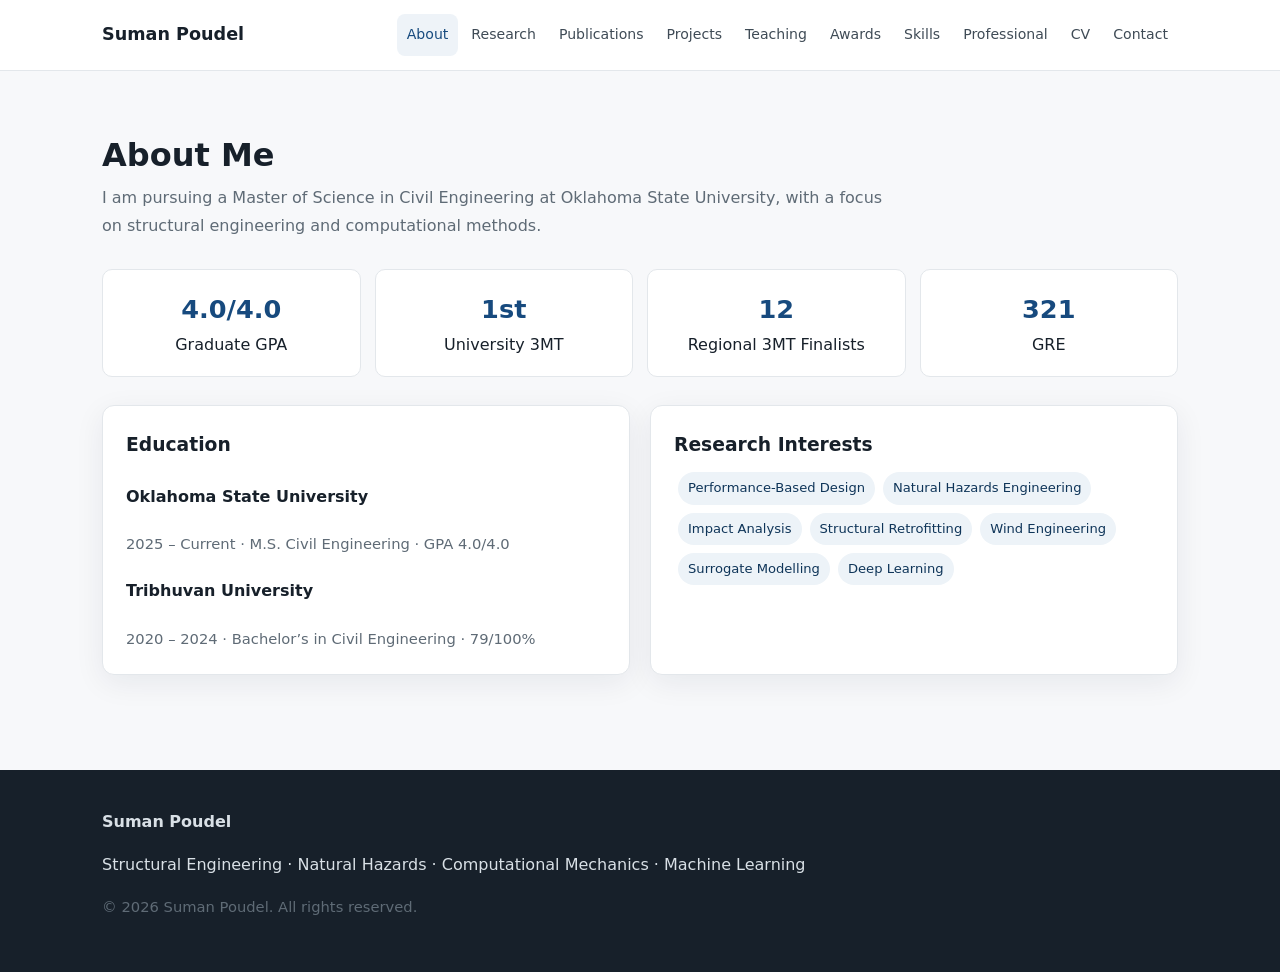
==== about.html @ 36fb74b4 "Add files via upload" ====
<!DOCTYPE html><html lang="en"><head><meta charset="UTF-8"><meta name="viewport" content="width=device-width,initial-scale=1.0"><meta name="description" content="Academic website of Suman Poudel"><title>About | Suman Poudel</title><link rel="stylesheet" href="style.css"></head><body><nav class="nav"><div class="nav-inner"><a class="brand" href="index.html">Suman Poudel</a><button class="menu-toggle" aria-label="Open navigation" onclick="toggleMenu()">☰</button><div class="menu" id="menu">
<a href="about.html" class="active">About</a><a href="research.html">Research</a><a href="publications.html">Publications</a><a href="projects.html">Projects</a><a href="teaching.html">Teaching</a><a href="awards.html">Awards</a><a href="skills.html">Skills</a><a href="professional.html">Professional</a><a href="cv.html">CV</a><a href="contact.html">Contact</a>
</div></div></nav><main><section><div class="container"><h1 class="section-title">About Me</h1><p class="section-intro">I am pursuing a Master of Science in Civil Engineering at Oklahoma State University, with a focus on structural engineering and computational methods.</p><div class="stats"><div class="stat"><span class="num">4.0/4.0</span>Graduate GPA</div><div class="stat"><span class="num">1st</span>University 3MT</div><div class="stat"><span class="num">12</span>Regional 3MT Finalists</div><div class="stat"><span class="num">321</span>GRE</div></div><div class="grid"><div class="card"><h3>Education</h3><h4>Oklahoma State University</h4><div class="meta">2025 – Current · M.S. Civil Engineering · GPA 4.0/4.0</div><h4>Tribhuvan University</h4><div class="meta">2020 – 2024 · Bachelor’s in Civil Engineering · 79/100%</div></div><div class="card"><h3>Research Interests</h3><span class="tag">Performance-Based Design</span><span class="tag">Natural Hazards Engineering</span><span class="tag">Impact Analysis</span><span class="tag">Structural Retrofitting</span><span class="tag">Wind Engineering</span><span class="tag">Surrogate Modelling</span><span class="tag">Deep Learning</span></div></div></div></section></main><footer><div class="container"><strong>Suman Poudel</strong><p>Structural Engineering · Natural Hazards · Computational Mechanics · Machine Learning</p><p class="small">© <span id="year"></span> Suman Poudel. All rights reserved.</p></div></footer><script>function toggleMenu(){document.getElementById("menu").classList.toggle("open")}document.querySelectorAll(".menu a").forEach(a=>a.addEventListener("click",()=>document.getElementById("menu").classList.remove("open")));document.getElementById("year").textContent=new Date().getFullYear();</script></body></html>
---- style.css ----
:root{--bg:#f7f8fa;--surface:#fff;--text:#17202a;--muted:#5f6b76;--accent:#174a7e;--accent2:#0f3559;--border:#e3e7eb;--max:1120px;--shadow:0 8px 30px rgba(20,35,50,.07)}
*{box-sizing:border-box;scroll-behavior:smooth}body{margin:0;font-family:Inter,system-ui,-apple-system,"Segoe UI",sans-serif;color:var(--text);background:var(--bg);line-height:1.7}a{color:var(--accent);text-decoration:none}a:hover{text-decoration:underline}
.nav{position:sticky;top:0;z-index:1000;background:rgba(255,255,255,.97);backdrop-filter:blur(10px);border-bottom:1px solid var(--border)}.nav-inner{max-width:var(--max);margin:auto;display:flex;align-items:center;justify-content:space-between;min-height:70px;padding:0 22px}.brand{font-weight:800;font-size:1.1rem;color:var(--text)}.menu{display:flex;gap:3px;align-items:center;flex-wrap:wrap}.menu a{padding:9px 10px;color:#3f4b56;font-size:.88rem;border-radius:8px}.menu a:hover,.menu a.active{background:#eef3f8;color:var(--accent);text-decoration:none}.menu-toggle{display:none;border:0;background:none;font-size:1.5rem;cursor:pointer}
.container{max-width:var(--max);margin:auto;padding:0 22px}main{padding-bottom:30px}.hero{background:linear-gradient(135deg,#eef4fa,#fff);border-bottom:1px solid var(--border)}.hero-inner{min-height:480px;display:flex;align-items:center;padding:75px 22px}.hero h1{font-size:clamp(2.6rem,6vw,4.5rem);line-height:1.05;margin:0 0 15px;letter-spacing:-.04em}.subtitle{font-size:1.25rem;color:var(--accent);font-weight:700}.hero p{max-width:800px;font-size:1.07rem;color:var(--muted)}
section{padding:65px 0}.section-title{font-size:2rem;line-height:1.2;margin:0 0 10px}.section-intro{color:var(--muted);max-width:800px;margin:0 0 30px}.grid{display:grid;grid-template-columns:repeat(2,minmax(0,1fr));gap:20px}.grid.three{grid-template-columns:repeat(3,minmax(0,1fr))}.card{background:var(--surface);border:1px solid var(--border);border-radius:12px;padding:23px;box-shadow:var(--shadow)}.card h3{margin:0 0 7px}.meta,.small{color:var(--muted);font-size:.92rem}.tag{display:inline-block;background:#edf3f8;color:var(--accent2);padding:5px 10px;border-radius:999px;font-size:.82rem;margin:4px}.timeline{border-left:2px solid #cdd9e4;margin-left:8px;padding-left:25px}.timeline-item{position:relative;margin-bottom:30px}.timeline-item:before{content:"";position:absolute;left:-32px;top:8px;width:12px;height:12px;border-radius:50%;background:var(--accent)}.pub{padding:18px 0;border-bottom:1px solid var(--border)}ul{padding-left:22px}.stats{display:grid;grid-template-columns:repeat(4,1fr);gap:14px;margin:28px 0}.stat{background:#fff;border:1px solid var(--border);padding:18px;text-align:center;border-radius:10px}.stat .num{display:block;font-size:1.6rem;font-weight:800;color:var(--accent)}.actions{display:flex;gap:12px;flex-wrap:wrap;margin-top:25px}.btn{display:inline-block;padding:11px 18px;border-radius:8px;border:1px solid var(--accent);font-weight:700}.btn.primary{background:var(--accent);color:#fff}.btn.secondary{background:#fff}footer{background:#17202a;color:#d9e0e6;padding:38px 0}.contact-grid{display:grid;grid-template-columns:repeat(3,1fr);gap:18px}
@media(max-width:850px){.menu-toggle{display:block}.menu{display:none;position:absolute;top:70px;left:0;right:0;background:#fff;border-bottom:1px solid var(--border);padding:10px 20px}.menu.open{display:flex;flex-direction:column;align-items:stretch}.menu a{padding:11px}.grid,.grid.three,.contact-grid{grid-template-columns:1fr}.stats{grid-template-columns:repeat(2,1fr)}.hero-inner{min-height:auto;padding:65px 22px}}
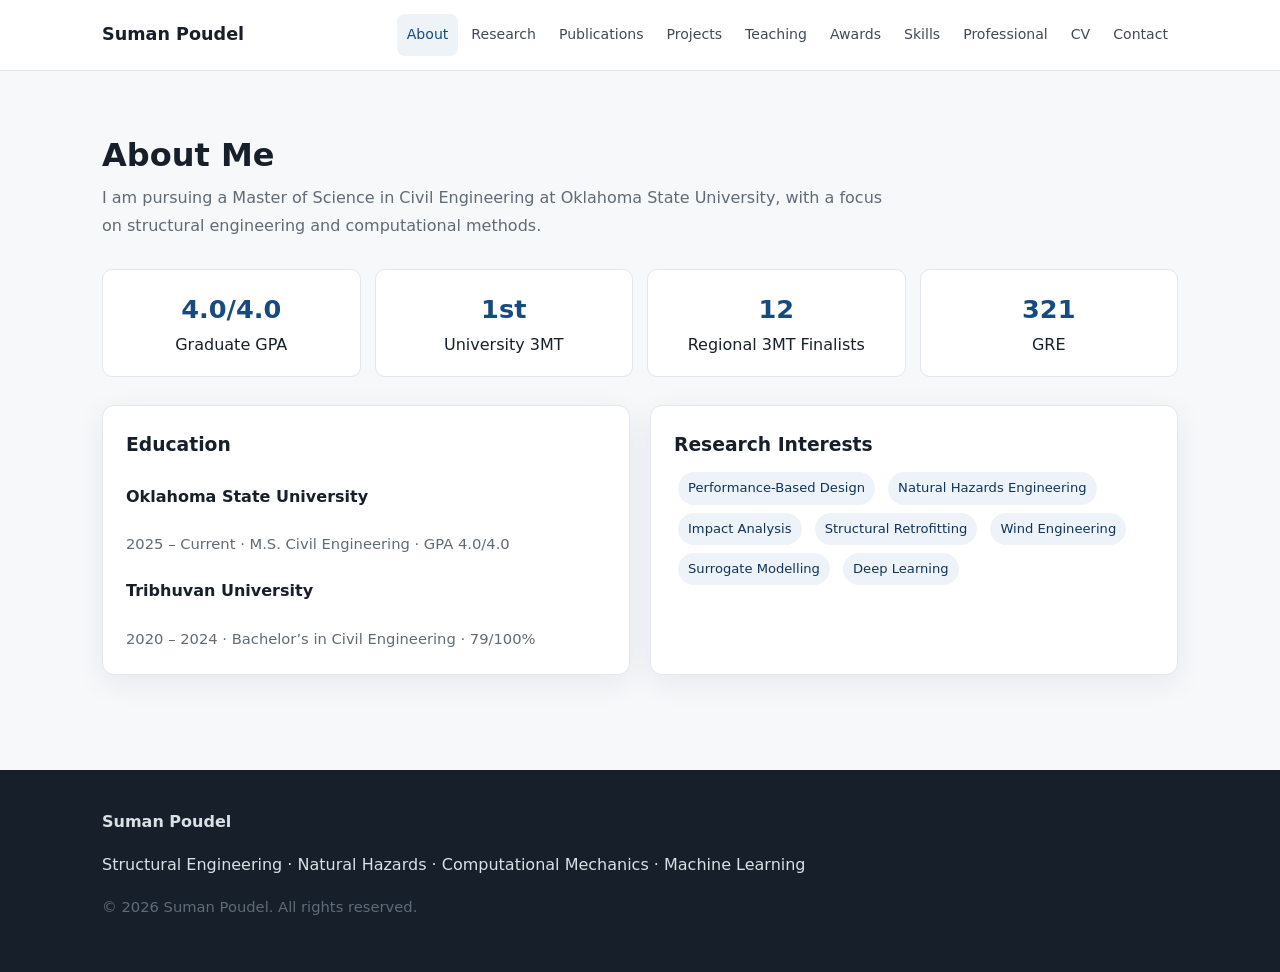
==== commit ff12204d: "Refactor about.html structure and content" ====
--- a/about.html
+++ b/about.html
@@ -1,3 +1,233 @@
-<!DOCTYPE html><html lang="en"><head><meta charset="UTF-8"><meta name="viewport" content="width=device-width,initial-scale=1.0"><meta name="description" content="Academic website of Suman Poudel"><title>About | Suman Poudel</title><link rel="stylesheet" href="style.css"></head><body><nav class="nav"><div class="nav-inner"><a class="brand" href="index.html">Suman Poudel</a><button class="menu-toggle" aria-label="Open navigation" onclick="toggleMenu()">☰</button><div class="menu" id="menu">
-<a href="about.html" class="active">About</a><a href="research.html">Research</a><a href="publications.html">Publications</a><a href="projects.html">Projects</a><a href="teaching.html">Teaching</a><a href="awards.html">Awards</a><a href="skills.html">Skills</a><a href="professional.html">Professional</a><a href="cv.html">CV</a><a href="contact.html">Contact</a>
-</div></div></nav><main><section><div class="container"><h1 class="section-title">About Me</h1><p class="section-intro">I am pursuing a Master of Science in Civil Engineering at Oklahoma State University, with a focus on structural engineering and computational methods.</p><div class="stats"><div class="stat"><span class="num">4.0/4.0</span>Graduate GPA</div><div class="stat"><span class="num">1st</span>University 3MT</div><div class="stat"><span class="num">12</span>Regional 3MT Finalists</div><div class="stat"><span class="num">321</span>GRE</div></div><div class="grid"><div class="card"><h3>Education</h3><h4>Oklahoma State University</h4><div class="meta">2025 – Current · M.S. Civil Engineering · GPA 4.0/4.0</div><h4>Tribhuvan University</h4><div class="meta">2020 – 2024 · Bachelor’s in Civil Engineering · 79/100%</div></div><div class="card"><h3>Research Interests</h3><span class="tag">Performance-Based Design</span><span class="tag">Natural Hazards Engineering</span><span class="tag">Impact Analysis</span><span class="tag">Structural Retrofitting</span><span class="tag">Wind Engineering</span><span class="tag">Surrogate Modelling</span><span class="tag">Deep Learning</span></div></div></div></section></main><footer><div class="container"><strong>Suman Poudel</strong><p>Structural Engineering · Natural Hazards · Computational Mechanics · Machine Learning</p><p class="small">© <span id="year"></span> Suman Poudel. All rights reserved.</p></div></footer><script>function toggleMenu(){document.getElementById("menu").classList.toggle("open")}document.querySelectorAll(".menu a").forEach(a=>a.addEventListener("click",()=>document.getElementById("menu").classList.remove("open")));document.getElementById("year").textContent=new Date().getFullYear();</script></body></html>+
+<!DOCTYPE html>
+<html lang="en">
+
+<head>
+    <meta charset="UTF-8">
+    <meta
+        name="viewport"
+        content="width=device-width, initial-scale=1.0"
+    >
+
+    <meta
+        name="description"
+        content="Academic website of Suman Poudel"
+    >
+
+    <title>About | Suman Poudel</title>
+
+    <link rel="stylesheet" href="style.css">
+</head>
+
+<body>
+
+    <!-- Navigation -->
+    <nav class="nav">
+        <div class="nav-inner">
+
+            <a class="brand" href="index.html">
+                Suman Poudel
+            </a>
+
+            <button
+                class="menu-toggle"
+                aria-label="Open navigation"
+                onclick="toggleMenu()"
+            >
+                ☰
+            </button>
+
+            <div class="menu" id="menu">
+
+                <a
+                    href="about.html"
+                    class="active"
+                >
+                    About
+                </a>
+
+                <a href="research.html">Research</a>
+                <a href="publications.html">Publications</a>
+                <a href="projects.html">Projects</a>
+                <a href="teaching.html">Teaching</a>
+                <a href="awards.html">Awards</a>
+                <a href="skills.html">Skills</a>
+                <a href="professional.html">Professional</a>
+                <a href="cv.html">CV</a>
+                <a href="contact.html">Contact</a>
+
+            </div>
+
+        </div>
+    </nav>
+
+
+    <!-- Main Content -->
+    <main>
+
+        <section>
+            <div class="container">
+
+                <h1 class="section-title">
+                    About Me
+                </h1>
+
+                <p class="section-intro">
+                    I am pursuing a Master of Science in Civil Engineering
+                    at Oklahoma State University, with a focus on structural
+                    engineering and computational methods.
+                </p>
+
+
+                <!-- Statistics -->
+                <div class="stats">
+
+                    <div class="stat">
+                        <span class="num">4.0/4.0</span>
+                        Graduate GPA
+                    </div>
+
+                    <div class="stat">
+                        <span class="num">1st</span>
+                        University 3MT
+                    </div>
+
+                    <div class="stat">
+                        <span class="num">12</span>
+                        Regional 3MT Finalists
+                    </div>
+
+                    <div class="stat">
+                        <span class="num">321</span>
+                        GRE
+                    </div>
+
+                </div>
+
+
+                <!-- Education & Research Interests -->
+                <div class="grid">
+
+                    <!-- Education -->
+                    <div class="card">
+
+                        <h3>
+                            Education
+                        </h3>
+
+                        <h4>
+                            Oklahoma State University
+                        </h4>
+
+                        <div class="meta">
+                            2025 – Current · M.S. Civil Engineering ·
+                            GPA 4.0/4.0
+                        </div>
+
+                        <h4>
+                            Tribhuvan University
+                        </h4>
+
+                        <div class="meta">
+                            2020 – 2024 · Bachelor’s in Civil Engineering ·
+                            79/100%
+                        </div>
+
+                    </div>
+
+
+                    <!-- Research Interests -->
+                    <div class="card">
+
+                        <h3>
+                            Research Interests
+                        </h3>
+
+                        <span class="tag">
+                            Performance-Based Design
+                        </span>
+
+                        <span class="tag">
+                            Natural Hazards Engineering
+                        </span>
+
+                        <span class="tag">
+                            Impact Analysis
+                        </span>
+
+                        <span class="tag">
+                            Structural Retrofitting
+                        </span>
+
+                        <span class="tag">
+                            Wind Engineering
+                        </span>
+
+                        <span class="tag">
+                            Surrogate Modelling
+                        </span>
+
+                        <span class="tag">
+                            Deep Learning
+                        </span>
+
+                    </div>
+
+                </div>
+
+            </div>
+        </section>
+
+    </main>
+
+
+    <!-- Footer -->
+    <footer>
+        <div class="container">
+
+            <strong>
+                Suman Poudel
+            </strong>
+
+            <p>
+                Structural Engineering · Natural Hazards · Computational
+                Mechanics · Machine Learning
+            </p>
+
+            <p class="small">
+                © <span id="year"></span> Suman Poudel.
+                All rights reserved.
+            </p>
+
+        </div>
+    </footer>
+
+
+    <!-- JavaScript -->
+    <script>
+        function toggleMenu() {
+            document
+                .getElementById("menu")
+                .classList
+                .toggle("open");
+        }
+
+        document
+            .querySelectorAll(".menu a")
+            .forEach(a =>
+                a.addEventListener("click", () =>
+                    document
+                        .getElementById("menu")
+                        .classList
+                        .remove("open")
+                )
+            );
+
+        document.getElementById("year").textContent =
+            new Date().getFullYear();
+    </script>
+
+</body>
+
+</html>
+
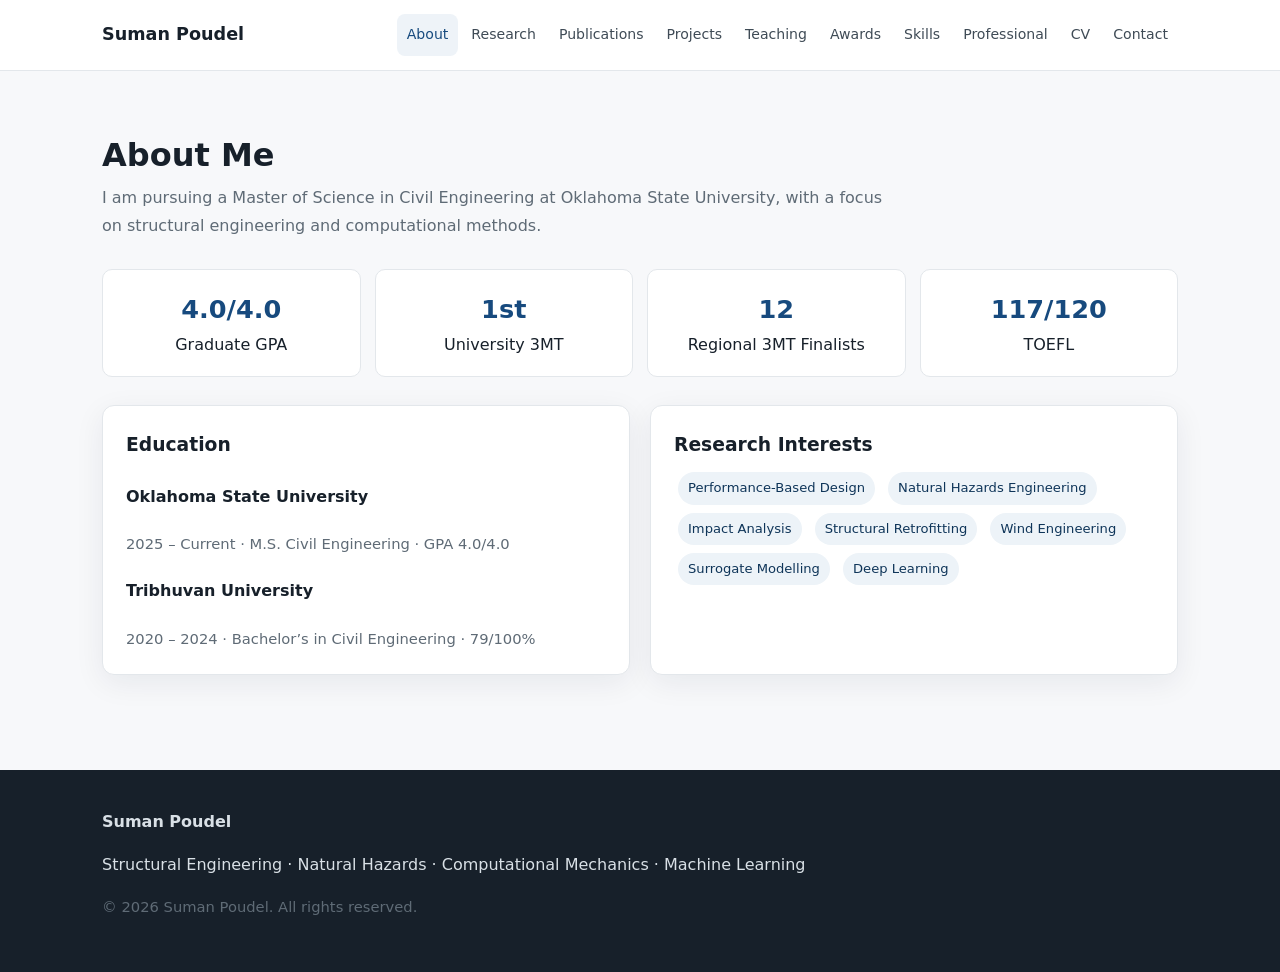
==== commit 157744dc: "Update GRE score to TOEFL score in about.html" ====
--- a/about.html
+++ b/about.html
@@ -98,8 +98,8 @@
                     </div>
 
                     <div class="stat">
-                        <span class="num">321</span>
-                        GRE
+                        <span class="num">117/120</span>
+                        TOEFL
                     </div>
 
                 </div>
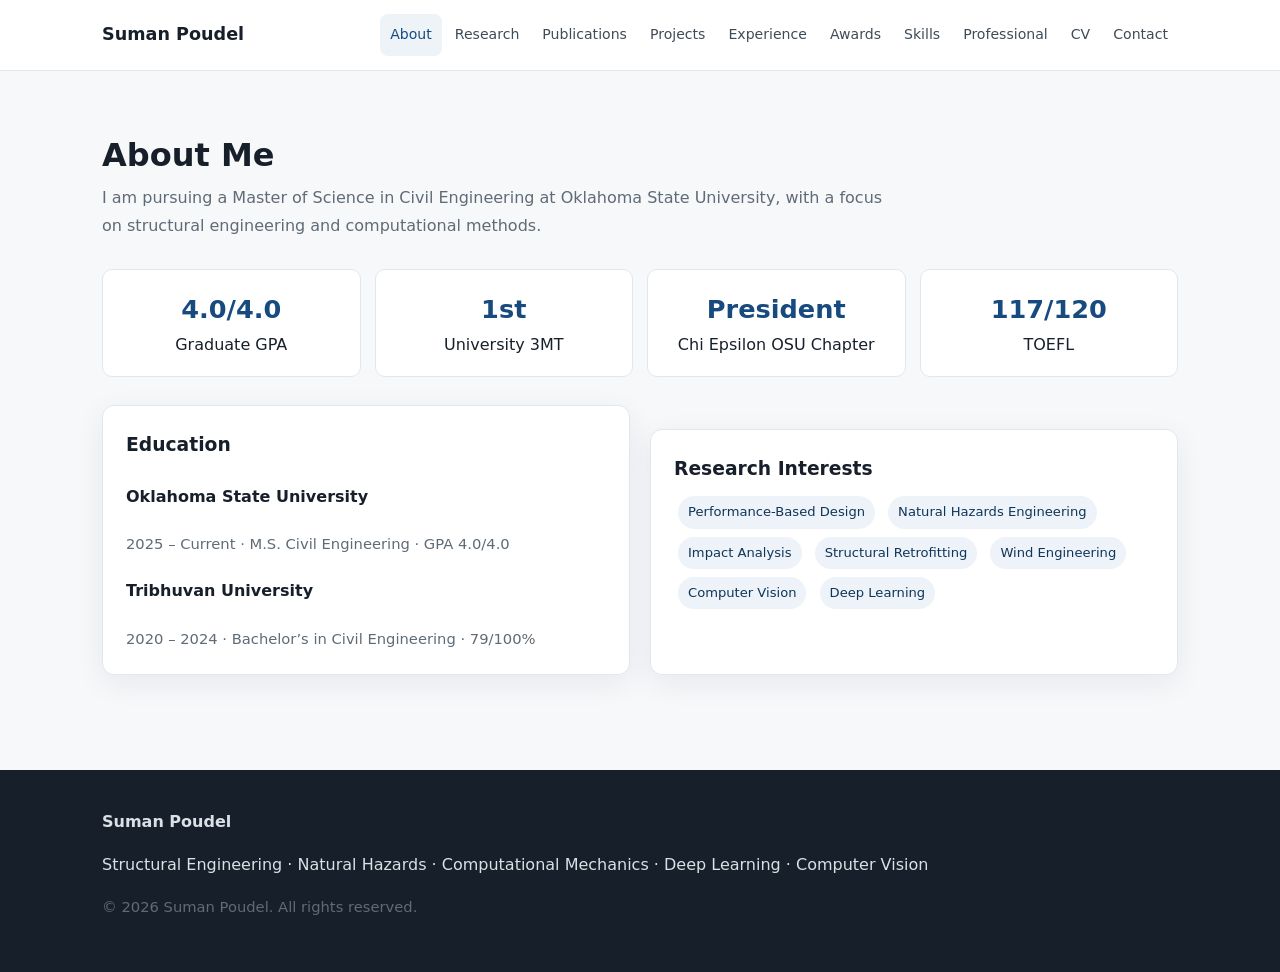
==== commit 59fcaf61: "Add files via upload" ====
--- a/about.html
+++ b/about.html
@@ -1,233 +1,116 @@
-
-<!DOCTYPE html>
-<html lang="en">
-
-<head>
-    <meta charset="UTF-8">
-    <meta
-        name="viewport"
-        content="width=device-width, initial-scale=1.0"
-    >
-
-    <meta
-        name="description"
-        content="Academic website of Suman Poudel"
-    >
-
-    <title>About | Suman Poudel</title>
-
-    <link rel="stylesheet" href="style.css">
-</head>
-
-<body>
-
-    <!-- Navigation -->
-    <nav class="nav">
-        <div class="nav-inner">
-
-            <a class="brand" href="index.html">
-                Suman Poudel
-            </a>
-
-            <button
-                class="menu-toggle"
-                aria-label="Open navigation"
-                onclick="toggleMenu()"
-            >
-                ☰
-            </button>
-
-            <div class="menu" id="menu">
-
-                <a
-                    href="about.html"
-                    class="active"
-                >
-                    About
-                </a>
-
-                <a href="research.html">Research</a>
-                <a href="publications.html">Publications</a>
-                <a href="projects.html">Projects</a>
-                <a href="teaching.html">Teaching</a>
-                <a href="awards.html">Awards</a>
-                <a href="skills.html">Skills</a>
-                <a href="professional.html">Professional</a>
-                <a href="cv.html">CV</a>
-                <a href="contact.html">Contact</a>
-
-            </div>
-
-        </div>
-    </nav>
-
-
-    <!-- Main Content -->
-    <main>
-
-        <section>
-            <div class="container">
-
-                <h1 class="section-title">
-                    About Me
-                </h1>
-
-                <p class="section-intro">
-                    I am pursuing a Master of Science in Civil Engineering
-                    at Oklahoma State University, with a focus on structural
-                    engineering and computational methods.
-                </p>
-
-
-                <!-- Statistics -->
-                <div class="stats">
-
-                    <div class="stat">
-                        <span class="num">4.0/4.0</span>
-                        Graduate GPA
-                    </div>
-
-                    <div class="stat">
-                        <span class="num">1st</span>
-                        University 3MT
-                    </div>
-
-                    <div class="stat">
-                        <span class="num">12</span>
-                        Regional 3MT Finalists
-                    </div>
-
-                    <div class="stat">
-                        <span class="num">117/120</span>
-                        TOEFL
-                    </div>
-
-                </div>
-
-
-                <!-- Education & Research Interests -->
-                <div class="grid">
-
-                    <!-- Education -->
-                    <div class="card">
-
-                        <h3>
-                            Education
-                        </h3>
-
-                        <h4>
-                            Oklahoma State University
-                        </h4>
-
-                        <div class="meta">
-                            2025 – Current · M.S. Civil Engineering ·
-                            GPA 4.0/4.0
-                        </div>
-
-                        <h4>
-                            Tribhuvan University
-                        </h4>
-
-                        <div class="meta">
-                            2020 – 2024 · Bachelor’s in Civil Engineering ·
-                            79/100%
-                        </div>
-
-                    </div>
-
-
-                    <!-- Research Interests -->
-                    <div class="card">
-
-                        <h3>
-                            Research Interests
-                        </h3>
-
-                        <span class="tag">
-                            Performance-Based Design
-                        </span>
-
-                        <span class="tag">
-                            Natural Hazards Engineering
-                        </span>
-
-                        <span class="tag">
-                            Impact Analysis
-                        </span>
-
-                        <span class="tag">
-                            Structural Retrofitting
-                        </span>
-
-                        <span class="tag">
-                            Wind Engineering
-                        </span>
-
-                        <span class="tag">
-                            Surrogate Modelling
-                        </span>
-
-                        <span class="tag">
-                            Deep Learning
-                        </span>
-
-                    </div>
-
-                </div>
-
-            </div>
-        </section>
-
-    </main>
-
-
-    <!-- Footer -->
-    <footer>
-        <div class="container">
-
-            <strong>
-                Suman Poudel
-            </strong>
-
-            <p>
-                Structural Engineering · Natural Hazards · Computational
-                Mechanics · Machine Learning
-            </p>
-
-            <p class="small">
-                © <span id="year"></span> Suman Poudel.
-                All rights reserved.
-            </p>
-
-        </div>
-    </footer>
-
-
-    <!-- JavaScript -->
-    <script>
-        function toggleMenu() {
-            document
-                .getElementById("menu")
-                .classList
-                .toggle("open");
-        }
-
-        document
-            .querySelectorAll(".menu a")
-            .forEach(a =>
-                a.addEventListener("click", () =>
-                    document
-                        .getElementById("menu")
-                        .classList
-                        .remove("open")
-                )
-            );
-
-        document.getElementById("year").textContent =
-            new Date().getFullYear();
-    </script>
-
-</body>
-
-</html>
-
+<!doctype html>
+<html lang="en">
+  <head>
+    <meta charset="utf-8" />
+    <meta content="width=device-width,initial-scale=1.0" name="viewport" />
+    <meta content="Academic website of Suman Poudel" name="description" />
+    <title>About | Suman Poudel</title>
+    <link href="style.css" rel="stylesheet" />
+  </head>
+  <body>
+    <nav class="nav">
+      <div class="nav-inner">
+        <a class="brand" href="index.html"> Suman Poudel </a>
+        <button
+          aria-label="Open navigation"
+          class="menu-toggle"
+          onclick="toggleMenu()"
+        >
+          ☰
+        </button>
+        <div class="menu" id="menu">
+          <a class="active" href="about.html"> About </a>
+          <a href="research.html"> Research </a>
+          <a href="publications.html"> Publications </a>
+          <a href="projects.html"> Projects </a>
+          <a href="experience.html"> Experience </a>
+          <a href="awards.html"> Awards </a>
+          <a href="skills.html"> Skills </a>
+          <a href="professional.html"> Professional </a>
+          <a href="cv.html"> CV </a>
+          <a href="contact.html"> Contact </a>
+        </div>
+      </div>
+    </nav>
+    <main>
+      <section>
+        <div class="container">
+          <h1 class="section-title">About Me</h1>
+          <p class="section-intro">
+            I am pursuing a Master of Science in Civil Engineering at Oklahoma
+            State University, with a focus on structural engineering and
+            computational methods.
+          </p>
+          <div class="stats">
+            <div class="stat">
+              <span class="num"> 4.0/4.0 </span>
+              Graduate GPA
+            </div>
+            <div class="stat">
+              <span class="num"> 1st </span>
+              University 3MT
+            </div>
+            <div class="stat">
+              <span class="num"> President </span>
+              Chi Epsilon OSU Chapter
+            </div>
+            <div class="stat">
+              <span class="num"> 117/120 </span>
+              TOEFL
+            </div>
+          </div>
+          <div class="grid">
+            <div class="card">
+              <h3>Education</h3>
+              <h4>Oklahoma State University</h4>
+              <div class="meta">
+                2025 – Current · M.S. Civil Engineering · GPA 4.0/4.0
+              </div>
+              <h4>Tribhuvan University</h4>
+              <div class="meta">
+                2020 – 2024 · Bachelor’s in Civil Engineering · 79/100%
+              </div>
+            </div>
+            <div class="card">
+              <h3>Research Interests</h3>
+              <span class="tag"> Performance-Based Design </span>
+              <span class="tag"> Natural Hazards Engineering </span>
+              <span class="tag"> Impact Analysis </span>
+              <span class="tag"> Structural Retrofitting </span>
+              <span class="tag"> Wind Engineering </span>
+              <span class="tag"> Computer Vision </span>
+              <span class="tag"> Deep Learning </span>
+            </div>
+          </div>
+        </div>
+      </section>
+    </main>
+    <footer>
+      <div class="container">
+        <strong> Suman Poudel </strong>
+        <p>
+          Structural Engineering · Natural Hazards · Computational Mechanics ·
+          Deep Learning · Computer Vision
+        </p>
+        <p class="small">
+          ©
+          <span id="year"> </span>
+          Suman Poudel. All rights reserved.
+        </p>
+      </div>
+    </footer>
+    <script>
+      function toggleMenu() {
+        document.getElementById("menu").classList.toggle("open");
+      }
+      document
+        .querySelectorAll(".menu a")
+        .forEach((a) =>
+          a.addEventListener("click", () =>
+            document.getElementById("menu").classList.remove("open"),
+          ),
+        );
+      document.getElementById("year").textContent = new Date().getFullYear();
+    </script>
+  </body>
+</html>
--- a/style.css
+++ b/style.css
@@ -1,6 +1,419 @@
-:root{--bg:#f7f8fa;--surface:#fff;--text:#17202a;--muted:#5f6b76;--accent:#174a7e;--accent2:#0f3559;--border:#e3e7eb;--max:1120px;--shadow:0 8px 30px rgba(20,35,50,.07)}
-*{box-sizing:border-box;scroll-behavior:smooth}body{margin:0;font-family:Inter,system-ui,-apple-system,"Segoe UI",sans-serif;color:var(--text);background:var(--bg);line-height:1.7}a{color:var(--accent);text-decoration:none}a:hover{text-decoration:underline}
-.nav{position:sticky;top:0;z-index:1000;background:rgba(255,255,255,.97);backdrop-filter:blur(10px);border-bottom:1px solid var(--border)}.nav-inner{max-width:var(--max);margin:auto;display:flex;align-items:center;justify-content:space-between;min-height:70px;padding:0 22px}.brand{font-weight:800;font-size:1.1rem;color:var(--text)}.menu{display:flex;gap:3px;align-items:center;flex-wrap:wrap}.menu a{padding:9px 10px;color:#3f4b56;font-size:.88rem;border-radius:8px}.menu a:hover,.menu a.active{background:#eef3f8;color:var(--accent);text-decoration:none}.menu-toggle{display:none;border:0;background:none;font-size:1.5rem;cursor:pointer}
-.container{max-width:var(--max);margin:auto;padding:0 22px}main{padding-bottom:30px}.hero{background:linear-gradient(135deg,#eef4fa,#fff);border-bottom:1px solid var(--border)}.hero-inner{min-height:480px;display:flex;align-items:center;padding:75px 22px}.hero h1{font-size:clamp(2.6rem,6vw,4.5rem);line-height:1.05;margin:0 0 15px;letter-spacing:-.04em}.subtitle{font-size:1.25rem;color:var(--accent);font-weight:700}.hero p{max-width:800px;font-size:1.07rem;color:var(--muted)}
-section{padding:65px 0}.section-title{font-size:2rem;line-height:1.2;margin:0 0 10px}.section-intro{color:var(--muted);max-width:800px;margin:0 0 30px}.grid{display:grid;grid-template-columns:repeat(2,minmax(0,1fr));gap:20px}.grid.three{grid-template-columns:repeat(3,minmax(0,1fr))}.card{background:var(--surface);border:1px solid var(--border);border-radius:12px;padding:23px;box-shadow:var(--shadow)}.card h3{margin:0 0 7px}.meta,.small{color:var(--muted);font-size:.92rem}.tag{display:inline-block;background:#edf3f8;color:var(--accent2);padding:5px 10px;border-radius:999px;font-size:.82rem;margin:4px}.timeline{border-left:2px solid #cdd9e4;margin-left:8px;padding-left:25px}.timeline-item{position:relative;margin-bottom:30px}.timeline-item:before{content:"";position:absolute;left:-32px;top:8px;width:12px;height:12px;border-radius:50%;background:var(--accent)}.pub{padding:18px 0;border-bottom:1px solid var(--border)}ul{padding-left:22px}.stats{display:grid;grid-template-columns:repeat(4,1fr);gap:14px;margin:28px 0}.stat{background:#fff;border:1px solid var(--border);padding:18px;text-align:center;border-radius:10px}.stat .num{display:block;font-size:1.6rem;font-weight:800;color:var(--accent)}.actions{display:flex;gap:12px;flex-wrap:wrap;margin-top:25px}.btn{display:inline-block;padding:11px 18px;border-radius:8px;border:1px solid var(--accent);font-weight:700}.btn.primary{background:var(--accent);color:#fff}.btn.secondary{background:#fff}footer{background:#17202a;color:#d9e0e6;padding:38px 0}.contact-grid{display:grid;grid-template-columns:repeat(3,1fr);gap:18px}
-@media(max-width:850px){.menu-toggle{display:block}.menu{display:none;position:absolute;top:70px;left:0;right:0;background:#fff;border-bottom:1px solid var(--border);padding:10px 20px}.menu.open{display:flex;flex-direction:column;align-items:stretch}.menu a{padding:11px}.grid,.grid.three,.contact-grid{grid-template-columns:1fr}.stats{grid-template-columns:repeat(2,1fr)}.hero-inner{min-height:auto;padding:65px 22px}}
+/* ========================================
+   CSS VARIABLES
+   ======================================== */
+
+:root {
+  --bg: #f7f8fa;
+  --surface: #fff;
+  --text: #17202a;
+  --muted: #5f6b76;
+  --accent: #174a7e;
+  --accent2: #0f3559;
+  --border: #e3e7eb;
+  --max: 1120px;
+  --shadow: 0 8px 30px rgba(20, 35, 50, 0.07);
+}
+
+/* ========================================
+   GLOBAL STYLES
+   ======================================== */
+
+* {
+  box-sizing: border-box;
+  scroll-behavior: smooth;
+}
+
+body {
+  margin: 0;
+  font-family:
+    Inter,
+    system-ui,
+    -apple-system,
+    "Segoe UI",
+    sans-serif;
+  color: var(--text);
+  background: var(--bg);
+  line-height: 1.7;
+}
+
+a {
+  color: var(--accent);
+  text-decoration: none;
+}
+
+a:hover {
+  text-decoration: underline;
+}
+
+/* ========================================
+   NAVIGATION
+   ======================================== */
+
+.nav {
+  position: sticky;
+  top: 0;
+  z-index: 1000;
+  background: rgba(255, 255, 255, 0.97);
+  backdrop-filter: blur(10px);
+  border-bottom: 1px solid var(--border);
+}
+
+.nav-inner {
+  max-width: var(--max);
+  margin: auto;
+  display: flex;
+  align-items: center;
+  justify-content: space-between;
+  min-height: 70px;
+  padding: 0 22px;
+}
+
+.brand {
+  font-weight: 800;
+  font-size: 1.1rem;
+  color: var(--text);
+}
+
+.menu {
+  display: flex;
+  gap: 3px;
+  align-items: center;
+  flex-wrap: wrap;
+}
+
+.menu a {
+  padding: 9px 10px;
+  color: #3f4b56;
+  font-size: 0.88rem;
+  border-radius: 8px;
+}
+
+.menu a:hover,
+.menu a.active {
+  background: #eef3f8;
+  color: var(--accent);
+  text-decoration: none;
+}
+
+.menu-toggle {
+  display: none;
+  border: 0;
+  background: none;
+  font-size: 1.5rem;
+  cursor: pointer;
+}
+
+/* ========================================
+   CONTAINER & MAIN CONTENT
+   ======================================== */
+
+.container {
+  max-width: var(--max);
+  margin: auto;
+  padding: 0 22px;
+}
+
+main {
+  padding-bottom: 30px;
+}
+
+/* ========================================
+   HERO SECTION
+   ======================================== */
+
+.hero {
+  background: linear-gradient(135deg, #eef4fa, #fff);
+  border-bottom: 1px solid var(--border);
+}
+
+.hero-inner {
+  min-height: 480px;
+  display: flex;
+  align-items: center;
+  padding: 75px 22px;
+  justify-content: space-between;
+  gap: 2rem;
+}
+
+.hero-copy {
+  flex: 1;
+}
+
+.hero-portrait {
+  flex: 0 0 320px;
+  display: flex;
+  justify-content: center;
+  align-items: center;
+}
+
+.hero-portrait img {
+  width: 100%;
+  max-width: 200px;
+  height: auto;
+  border-radius: 20px;
+  object-fit: cover;
+  box-shadow: 0 12px 28px rgba(0, 0, 0, 0.12);
+}
+
+@media (max-width: 768px) {
+  .hero-inner {
+    flex-direction: column;
+  }
+
+  .hero-portrait {
+    width: 100%;
+    flex-basis: auto;
+  }
+}
+
+.hero h1 {
+  font-size: clamp(2.6rem, 6vw, 4.5rem);
+  line-height: 1.05;
+  margin: 0 0 15px;
+  letter-spacing: -0.04em;
+}
+
+.subtitle {
+  font-size: 1.25rem;
+  color: var(--accent);
+  font-weight: 700;
+}
+
+.hero p {
+  max-width: 800px;
+  font-size: 1.07rem;
+  color: var(--muted);
+}
+
+/* ========================================
+   SECTIONS
+   ======================================== */
+
+section {
+  padding: 65px 0;
+}
+
+.section-title {
+  font-size: 2rem;
+  line-height: 1.2;
+  margin: 0 0 10px;
+}
+
+.section-intro {
+  color: var(--muted);
+  max-width: 800px;
+  margin: 0 0 30px;
+}
+
+/* ========================================
+   GRID & CARDS
+   ======================================== */
+
+.grid {
+  display: grid;
+  grid-template-columns: repeat(2, minmax(0, 1fr));
+  gap: 20px;
+}
+
+.grid.three {
+  grid-template-columns: repeat(3, minmax(0, 1fr));
+}
+
+.card {
+  background: var(--surface);
+  border: 1px solid var(--border);
+  border-radius: 12px;
+  padding: 23px;
+  box-shadow: var(--shadow);
+}
+
+.card h3 {
+  margin: 0 0 7px;
+}
+
+.card + .card {
+  margin-top: 24px;
+}
+
+/* ========================================
+   TEXT & TAGS
+   ======================================== */
+
+.meta,
+.small {
+  color: var(--muted);
+  font-size: 0.92rem;
+}
+
+.tag {
+  display: inline-block;
+  background: #edf3f8;
+  color: var(--accent2);
+  padding: 5px 10px;
+  border-radius: 999px;
+  font-size: 0.82rem;
+  margin: 4px;
+}
+
+/* ========================================
+   TIMELINE
+   ======================================== */
+
+.timeline {
+  border-left: 2px solid #cdd9e4;
+  margin-left: 8px;
+  padding-left: 25px;
+}
+
+.timeline-item {
+  position: relative;
+  margin-bottom: 30px;
+}
+
+.timeline-item:before {
+  content: "";
+  position: absolute;
+  left: -32px;
+  top: 8px;
+  width: 12px;
+  height: 12px;
+  border-radius: 50%;
+  background: var(--accent);
+}
+
+/* ========================================
+   PUBLICATIONS
+   ======================================== */
+
+.pub {
+  padding: 18px 0;
+  border-bottom: 1px solid var(--border);
+}
+
+/* ========================================
+   LISTS
+   ======================================== */
+
+ul {
+  padding-left: 22px;
+}
+
+/* ========================================
+   STATISTICS
+   ======================================== */
+
+.stats {
+  display: grid;
+  grid-template-columns: repeat(4, 1fr);
+  gap: 14px;
+  margin: 28px 0;
+}
+
+.stat {
+  background: #fff;
+  border: 1px solid var(--border);
+  padding: 18px;
+  text-align: center;
+  border-radius: 10px;
+}
+
+.stat .num {
+  display: block;
+  font-size: 1.6rem;
+  font-weight: 800;
+  color: var(--accent);
+}
+
+/* ========================================
+   BUTTONS
+   ======================================== */
+
+.actions {
+  display: flex;
+  gap: 12px;
+  flex-wrap: wrap;
+  margin-top: 25px;
+}
+
+.btn {
+  display: inline-block;
+  padding: 11px 18px;
+  border-radius: 8px;
+  border: 1px solid var(--accent);
+  font-weight: 700;
+}
+
+.btn.primary {
+  background: var(--accent);
+  color: #fff;
+}
+
+.btn.secondary {
+  background: #fff;
+}
+
+/* ========================================
+   FOOTER
+   ======================================== */
+
+footer {
+  background: #17202a;
+  color: #d9e0e6;
+  padding: 38px 0;
+}
+
+/* ========================================
+   CONTACT GRID
+   ======================================== */
+
+.contact-grid {
+  display: grid;
+  grid-template-columns: repeat(3, 1fr);
+  gap: 18px;
+}
+
+/* ========================================
+   RESPONSIVE DESIGN
+   ======================================== */
+
+@media (max-width: 850px) {
+  .menu-toggle {
+    display: block;
+  }
+
+  .menu {
+    display: none;
+    position: absolute;
+    top: 70px;
+    left: 0;
+    right: 0;
+    background: #fff;
+    border-bottom: 1px solid var(--border);
+    padding: 10px 20px;
+  }
+
+  .menu.open {
+    display: flex;
+    flex-direction: column;
+    align-items: stretch;
+  }
+
+  .menu a {
+    padding: 11px;
+  }
+
+  .grid,
+  .grid.three,
+  .contact-grid {
+    grid-template-columns: 1fr;
+  }
+
+  .stats {
+    grid-template-columns: repeat(2, 1fr);
+  }
+
+  .hero-inner {
+    min-height: auto;
+    padding: 65px 22px;
+  }
+}
